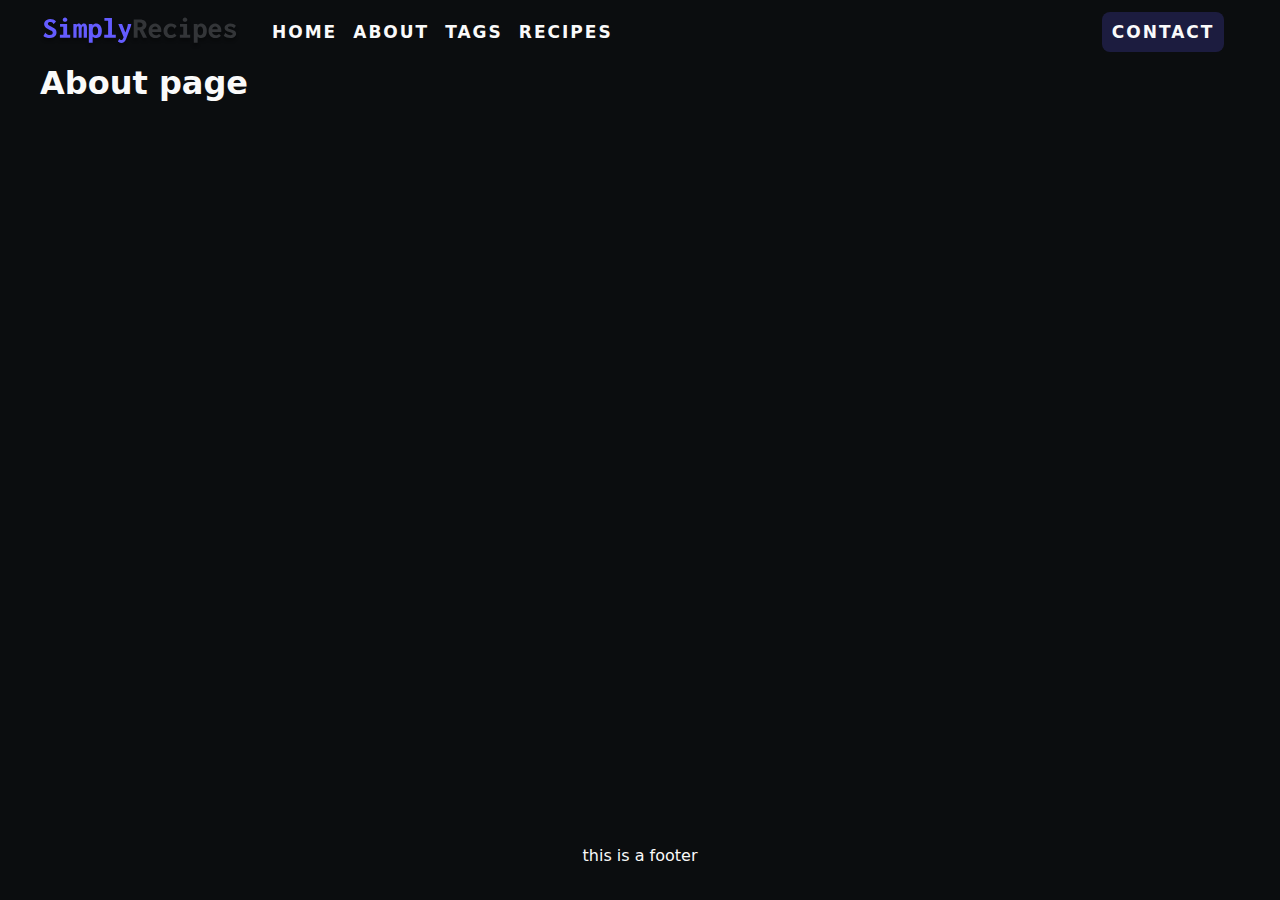
==== about.html @ 53942931 "Created stub page with html content" ====
<!DOCTYPE html>
<html lang="en">
<head>
    <meta charset="UTF-8">
    <meta http-equiv="X-UA-Compatible" content="IE=edge">
    <meta name="viewport" content="width=device-width, initial-scale=1.0">
    <link rel="stylesheet" href="./css/styles.css">
    <script src="./assets/js/app.js" defer></script>
    <title>Recipes</title>
</head>
<body>
    <!-- Start of page -->
    <!-- Start of nav -->
    <nav class="site-nav">
        <!-- Start of nav center -->
        <div class="nav-center">
            <!-- Start of nav header -->
            <div class="nav-header">
                <a href="index.html" class="nav-header__logo logo">
                    <img src="./assets/img/logo.svg" alt="site logo name 'Simply Recipes'" class="logo__img">
                </a>
                <button type="button" class="btn burger-btn">
                    <div class="bar"></div>
                    <div class="bar"></div>
                    <div class="bar"></div>
                </button>
            </div>
            <!-- End of nav header -->
            <!-- Start of nav links -->
            <div class="nav-links">
                <!-- Nav link -->
                <a href="index.html" class="nav-link">Home</a>
                <a href="about.html" class="nav-link">About</a>
                <a href="tags.html" class="nav-link">Tags</a>
                <a href="recipes.html" class="nav-link">Recipes</a>
                <!-- Start of nav contact button container -->
                <div class="contact-btn-container nav-link">
                    <!-- Nav contact button -->
                    <a href="contact.html" class="contact-btn">Contact</a>
                </div>
                <!-- End of nav contact button container -->
            </div>
            <!-- End of nav links -->
        </div>
        <!-- End of nav center -->
    </nav>
    <!-- End of nav -->
    <!-- Start of main content -->
    <main class="page">
        <h1>About page</h1>
    </main>
    <!-- End of main content -->
    <!-- Start of footer -->
    <!-- End of footer -->
    <footer>
        <p>this is a footer</p>
    </footer>
    <!-- End of page -->
</body>
</html>
---- css/styles.css ----
/* Custom variables */
:root {
    --logo: hsl(243, 100%, 68%);


    --surface1: hsl(210 15% 5%);

    --text1: hsl(210 5% 98%);

    --max-width: 1200px;
}
/* Global reset */
* {
    margin: 0;
    padding: 0;
    box-sizing: border-box;
}
a {
    text-decoration: none;
    color: inherit;
}
ul {
    list-style-type: none;
}
img {
    display: inline-block;
    width: 100%;
}
body {
    background: var(--surface1);
    color: var(--text1);
    min-block-size: 100vh;
    font-family: system-ui, sans-serif;
    overflow-x: hidden;
}
/* Site logo image */
.logo__img {
    inline-size: 200px;
}
/* Buttons */
.burger-btn {
    background: transparent;
    display: grid;
    grid-template-columns: 1fr;
    gap: 4px;
    border: none;
    cursor: pointer;
}
.burger-btn .bar {
    background: var(--text1);
    inline-size: 25px;
    block-size: 5px;
    border-radius: 8px;
}
.contact-btn-container {
    padding: 2rem !important;
}
.contact-btn {
    background: hsla(243, 100%, 68%, .2);
    color: var(--text1);
    display: inline-block;
    padding: .8rem .6rem;
    border-radius: 8px;
    box-shadow: 2px 2px 2px rgba(169, 169, 169, 0.133);
    transition: transform 250ms ease;
}
.contact-btn:hover {
    transform: translateY(2px);
    box-shadow: none;
}
.contact-btn:active {
    transform: scale(1.2);
}
/* Hide and display links on mobile */
.nav-links {
    display: none;
}
.show-links {
    display: block;
}


/* Start of site nav styles */
.site-nav {
    padding-block-start: .8rem;
    padding-inline: .4rem;
}
@media screen and (min-width: 1200px) {
    .site-nav {
        padding-inline: 0;
    }
}
.nav-center {
    inline-size: 100%;
    max-inline-size: var(--max-width);
    margin-inline: auto;
}
.nav-header {
    height: 4rem;
    display: flex;
    justify-content: space-between;
    align-items: center;
}
.logo {
    display: flex;
    justify-content: center;
    align-items: center;
}
.nav-links .nav-link {
    display: block;
    padding: 1rem 0;
    text-align: center;
    text-transform: uppercase;
    font-size: 17px;
    font-weight: 600;
    letter-spacing: 2px;
    border-block-start: 1px solid black;
    transition: color 250ms ease;
}
.nav-links .nav-link:hover {
    color: var(--logo);
}
@media screen and (min-width: 992px) {
    .site-nav {
        padding: 0;
    }
    .burger-btn {
        display: none;
    }
    .nav-center {
        display: flex;
        justify-content: space-around;
        align-items: center;
    }
    .logo {
        margin-inline-end: 2rem;
    }
    .nav-links {
        inline-size: 100%;
        display: flex;
        align-items: center;
        padding: 0;
    }
    .nav-links .nav-link {
        padding: 0;
        border: none;
        margin-inline-end: 1rem;
    }
    .contact-btn-container {
        margin-inline-start: auto;
        padding: 0 !important;
    }
    .contact-btn {
        box-shadow: none;
        padding: .6rem;
    }
}
/* End of site nav styles */
/* Start of main content styles */
.page {
    min-block-size: calc(100vh - (4rem + 76.8px));
    inline-size: 100%;
    max-inline-size: var(--max-width);
    margin-inline: auto;
}
/* End of main content styles */
/* Start of footer styles */
footer {
    height: 4rem;
    display: flex;
    justify-content: center;
    align-items: center;
}
/* Start of footer styles */
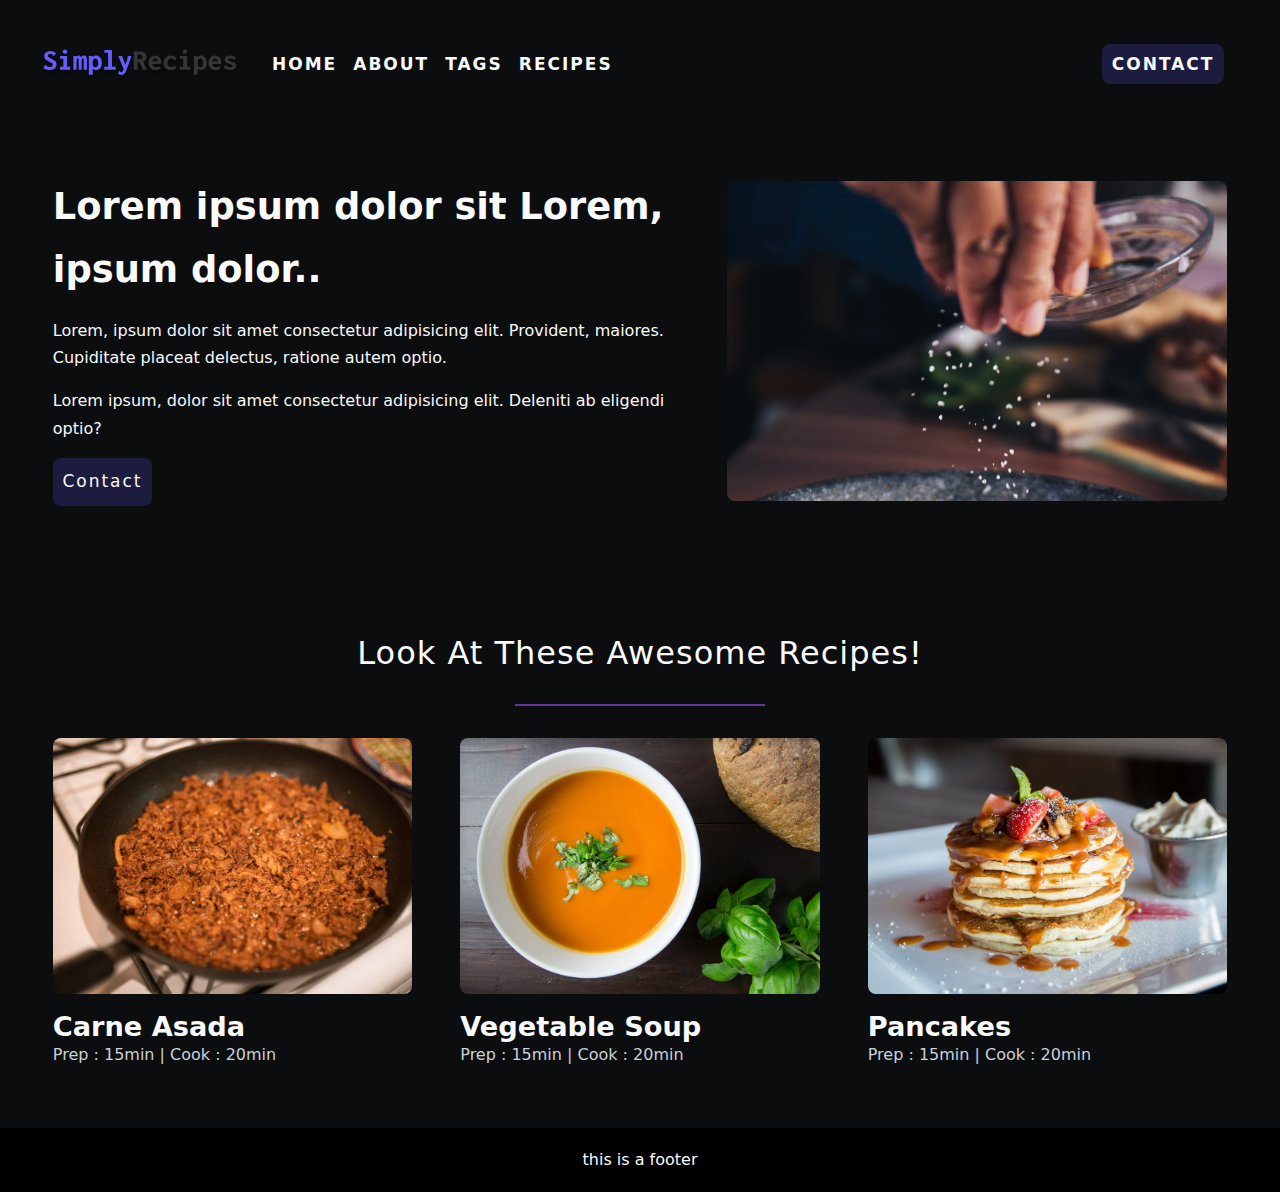
==== commit 2df5788e: "Created html content for about page with css" ====
--- a/about.html
+++ b/about.html
@@ -46,8 +46,56 @@
     </nav>
     <!-- End of nav -->
     <!-- Start of main content -->
-    <main class="page">
-        <h1>About page</h1>
+    <main class="page about-page">
+        <section class="about-hero">
+            <div class="about-hero__meta hero-meta">
+                <h1 class="hero-meta__title">Lorem ipsum dolor sit Lorem, ipsum dolor..</h1>
+                <p class="hero-meta__subcontent">Lorem, ipsum dolor sit amet consectetur adipisicing elit. Provident, maiores. Cupiditate placeat delectus, ratione autem optio.</p>
+                <p class="hero-meta__subcontent">Lorem ipsum, dolor sit amet consectetur adipisicing elit. Deleniti ab eligendi optio?</p>
+                <a href="./contact.html">Contact</a>
+            </div>
+            <div class="about-hero__img">
+                <img src="./assets/img/about.jpeg" alt="salt sprinkling" class="img">
+            </div>
+        </section>
+        <section class="about-recipes">
+            <h1>Look At These Awesome Recipes!</h1>
+            <div class="divider-bar"></div>
+            <!-- Start of recipes section  -->
+            <section class="recipes-list">
+                <!-- Start of single recipe -->
+                <a href="single-recipe.html" class="recipe-list__recipe">
+                    <!-- Recipe image -->
+                    <img src="./assets/img/recipes/recipe-1.jpeg" alt="food" class="img recipe=img">
+                    <!-- Recipe title -->
+                    <h5>Carne Asada</h5>
+                    <!-- Recipe ino -->
+                    <p>Prep : 15min | Cook : 20min</p>
+                </a>
+                <!-- End of single recipe -->
+                <!-- Start of single recipe -->
+                <a href="single-recipe.html" class="recipe-list__recipe">
+                    <!-- Recipe image -->
+                    <img src="./assets/img/recipes/recipe-3.jpeg" alt="food" class="img recipe=img">
+                    <!-- Recipe title -->
+                    <h5>Vegetable Soup</h5>
+                    <!-- Recipe ino -->
+                    <p>Prep : 15min | Cook : 20min</p>
+                </a>
+                <!-- End of single recipe -->
+                <!-- Start of single recipe -->
+                <a href="single-recipe.html" class="recipe-list__recipe">
+                    <!-- Recipe image -->
+                    <img src="./assets/img/recipes/recipe-4.jpeg" alt="food" class="img recipe=img">
+                    <!-- Recipe title -->
+                    <h5>Pancakes</h5>
+                    <!-- Recipe ino -->
+                    <p>Prep : 15min | Cook : 20min</p>
+                </a>
+                <!-- End of single recipe -->
+            </section>
+            <!-- End of recipes section  --> 
+        </section>
     </main>
     <!-- End of main content -->
     <!-- Start of footer -->
--- a/css/styles.css
+++ b/css/styles.css
@@ -4,6 +4,7 @@
 
 
     --surface1: hsl(210 15% 5%);
+    --surface2: hsl(210 15% 15%);
 
     --text1: hsl(210 5% 98%);
 
@@ -32,6 +33,7 @@
     min-block-size: 100vh;
     font-family: system-ui, sans-serif;
     overflow-x: hidden;
+    padding-block-start: 2rem;
 }
 /* Site logo image */
 .logo__img {
@@ -163,12 +165,194 @@
     max-inline-size: var(--max-width);
     margin-inline: auto;
 }
+@media screen and (min-width: 992px) {
+    .page {
+        min-block-size: calc(100vh - (4rem + 64px));
+    }
+}
+/* Page banner */
+.banner {
+    background: linear-gradient(rgba(0,0,0,0.7), rgba(0,0,0,0.7)) ,url(./../assets/img/main.jpeg) center/cover no-repeat;
+    min-height: 18rem;
+    display: grid;
+    place-content: center;
+    text-align: center;
+    border-radius: 8px;
+    margin-block-end: 4rem;
+}
+.banner__title {
+    font-weight: lighter;
+    font-size: 3.7rem;
+    margin-bottom: 1rem;
+}
+.banner__subtitle {
+    font-weight: 500;
+}
+.page-content {
+    padding-inline: .8rem;;
+}
+/* start of recipes styles */
+.recipes-container {
+    display: grid;
+    grid-template-columns: 1fr;
+    gap: 2rem;
+}
+.tags-container {
+    grid-row-start: 3;
+    text-align: center;
+    padding-block: 1rem;
+}
+.tags-container h4 {
+    text-transform: capitalize;
+    font-size: 1.4rem;
+
+}
+.tags-list {
+    display: grid;
+    grid-template-columns: repeat(4, 1fr)
+}
+.recipes-list {
+    display: grid;
+    grid-template-columns: repeat(auto-fit, minmax(250px, 1fr));
+    gap: 3rem;
+}
+.recipe-list__recipe img{
+    block-size: 16rem;
+    object-fit: cover;
+    margin-block-end: .8rem;
+    border-radius: 8px;
+}
+.recipe-list__recipe h5{
+    font-size: 1.7rem;
+    margin-block-end: .2rem ;
+}
+.recipe-list__recipe p{
+    color: hsl(210 15% 82%);
+}
+.recipe-page {
+    display: grid;
+    grid-template-columns: 1fr;
+    padding-inline: .8rem;
+    padding-block-start: 4rem;
+}
+.tags-page {
+    padding-block-start: 4rem;
+}
+.tag-page-container {
+    display: grid;
+    grid-template-columns: repeat(auto-fit, minmax(300px, 1fr));
+    gap: 1rem;
+    padding-inline: .8rem;
+}
+.tags-container__tag {
+    background: var(--surface2);
+    display: inline-block;
+    border-radius: 8px;
+    padding: .8rem 1.4rem;
+    text-align: center;
+}
+.tags-container__tag h1{
+    font-size: 1.4rem;
+}
+.tags-page h1 {
+    margin-block-end: 1rem;
+}
+.about-page {
+    padding: 5rem .8rem;
+    display: grid;
+    grid-template-columns: 1fr;
+    gap: 4rem;
+}
+.about-hero {
+    display: grid;
+    grid-template-columns: 1fr;
+    gap: 2rem;
+    margin-block-end: 4rem
+}
+.about-hero__meta {
+    display: grid;
+    gap: 1rem;
+    line-height: 1.7;
+}
+.about-hero__meta a {
+    background: hsla(243, 100%, 68%, .2);
+    color: var(--text1);
+    inline-size: max-content;
+    font-size: 17px;;
+    letter-spacing: 2px;
+    padding: .6rem .6rem;
+    border-radius: 8px;
+    border: none;
+    outline: none;
+}
+.about-hero__meta h1 {
+    font-size: 2.3rem;
+}
+
+.about-hero__meta button {
+    inline-size: max-content;
+}
+.about-hero__img {
+    block-size: 20rem;
+    overflow: hidden;
+    border-radius: 8px;
+}
+.about-recipes h1 {
+    font-weight: lighter;
+    text-align: center;
+    letter-spacing: 1px;
+    margin-block-end: 2rem;
+}
+.divider-bar {
+    background: rebeccapurple;
+    inline-size: 45%;
+    max-inline-size: 250px;
+    height: 2px;
+    margin-inline: auto;
+    margin-block-end: 2rem;
+}
+@media screen and (min-width: 992px) {
+    .page {
+        padding-block-end: 4rem;
+    }
+    .page-content {
+        padding-inline: 0;;
+    }
+    .recipe-page {
+        grid-template-columns: 200px 1fr;
+        padding-inline: 0;
+    }
+    .recipes-container {
+        grid-template-columns: 200px 1fr;
+        gap: 1rem;
+    }
+    .tags-container {
+        grid-row-start: 1;
+        display: flex;
+        flex-direction: column;
+        padding-block: 0rem;
+    }
+    .tags-list {
+        grid-template-columns: 1fr;
+    }
+    .tags-list a {
+        padding-block: 1rem;
+    }
+    .tag-page-container {
+        padding-inline: 0;
+    }
+    .about-hero {
+        grid-template-columns: 1fr 500px;
+        align-items: center;
+    }
+}
 /* End of main content styles */
 /* Start of footer styles */
 footer {
+    background: black;
     height: 4rem;
     display: flex;
     justify-content: center;
     align-items: center;
 }
-/* Start of footer styles */+/* Start of footer styles */
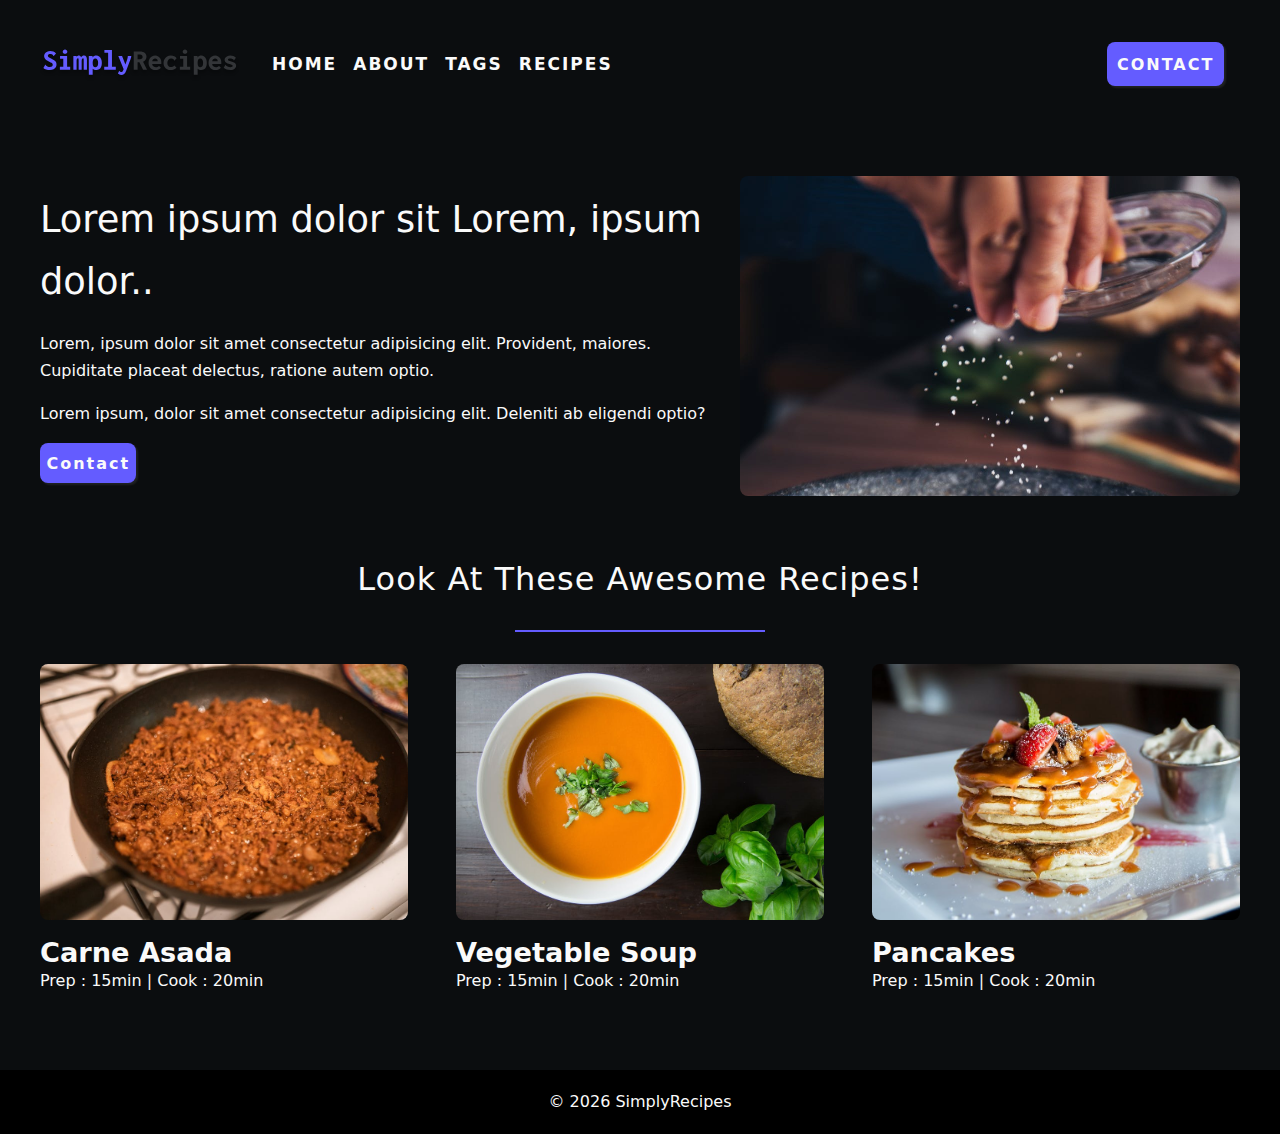
==== commit 99d1b257: "Added some styles. Also cleaned up some code" ====
--- a/about.html
+++ b/about.html
@@ -46,13 +46,13 @@
     </nav>
     <!-- End of nav -->
     <!-- Start of main content -->
-    <main class="page about-page">
+    <main class="page about-page page-content">
         <section class="about-hero">
             <div class="about-hero__meta hero-meta">
                 <h1 class="hero-meta__title">Lorem ipsum dolor sit Lorem, ipsum dolor..</h1>
                 <p class="hero-meta__subcontent">Lorem, ipsum dolor sit amet consectetur adipisicing elit. Provident, maiores. Cupiditate placeat delectus, ratione autem optio.</p>
                 <p class="hero-meta__subcontent">Lorem ipsum, dolor sit amet consectetur adipisicing elit. Deleniti ab eligendi optio?</p>
-                <a href="./contact.html">Contact</a>
+                <a href="./contact.html" class="contact-btn">Contact</a>
             </div>
             <div class="about-hero__img">
                 <img src="./assets/img/about.jpeg" alt="salt sprinkling" class="img">
@@ -101,7 +101,7 @@
     <!-- Start of footer -->
     <!-- End of footer -->
     <footer>
-        <p>this is a footer</p>
+        <p>&copy; <span id="date"></span> <span class="footer-logo">SimplyRecipes</span></p>
     </footer>
     <!-- End of page -->
 </body>
--- a/css/styles.css
+++ b/css/styles.css
@@ -17,15 +17,15 @@
     box-sizing: border-box;
 }
 a {
+    color: inherit;
     text-decoration: none;
-    color: inherit;
 }
 ul {
     list-style-type: none;
 }
 img {
     display: inline-block;
-    width: 100%;
+    inline-size: 100%;
 }
 body {
     background: var(--surface1);
@@ -35,11 +35,31 @@
     overflow-x: hidden;
     padding-block-start: 2rem;
 }
+input, textarea {
+    outline: none;
+    border: 2px solid hsla(243, 100%, 68%, 0.388);
+    border-radius: 8px;
+    padding: .4rem .8rem;
+}
+input:focus, textarea:focus {
+    border: 2px solid hsl(243, 100%, 68%);
+}
 /* Site logo image */
 .logo__img {
     inline-size: 200px;
 }
-/* Buttons */
+/* Hide and display links on mobile */
+.nav-links {
+    display: none;
+}
+.show-links {
+    display: block;
+}
+/* Large padding */
+.lg-pd {
+    padding-block: 5rem;
+}
+/* Burger button */
 .burger-btn {
     background: transparent;
     display: grid;
@@ -53,42 +73,46 @@
     inline-size: 25px;
     block-size: 5px;
     border-radius: 8px;
-}
-.contact-btn-container {
-    padding: 2rem !important;
-}
+    transition: background 250ms ease;
+}
+.burger-btn:hover .bar {
+    background: var(--logo);
+}
+.burger-btn:active .bar {
+    transform: scale(.925);
+}
+/* Contact button */
 .contact-btn {
-    background: hsla(243, 100%, 68%, .2);
+    background: var(--logo);
     color: var(--text1);
+    max-inline-size: max-content;
     display: inline-block;
+    font-size: 16px;
+    font-weight: 600;
+    letter-spacing: 2px;
+    border-radius: 8px;
     padding: .8rem .6rem;
-    border-radius: 8px;
     box-shadow: 2px 2px 2px rgba(169, 169, 169, 0.133);
-    transition: transform 250ms ease;
+    transition: background 250ms ease;
 }
 .contact-btn:hover {
-    transform: translateY(2px);
-    box-shadow: none;
+    background: hsla(243, 100%, 68%, .4);
 }
 .contact-btn:active {
-    transform: scale(1.2);
-}
-/* Hide and display links on mobile */
-.nav-links {
-    display: none;
-}
-.show-links {
-    display: block;
-}
-
-
-/* Start of site nav styles */
+    transform: scale(.975);
+}
+/* site nav */
 .site-nav {
-    padding-block-start: .8rem;
     padding-inline: .4rem;
+}
+.page-content {
+    padding: 5rem .8rem;
 }
 @media screen and (min-width: 1200px) {
     .site-nav {
+        padding-inline: 0;
+    }
+    .page-content {
         padding-inline: 0;
     }
 }
@@ -98,7 +122,7 @@
     margin-inline: auto;
 }
 .nav-header {
-    height: 4rem;
+    block-size: 4rem;
     display: flex;
     justify-content: space-between;
     align-items: center;
@@ -122,13 +146,18 @@
 .nav-links .nav-link:hover {
     color: var(--logo);
 }
+.page {
+    min-block-size: calc(100vh - (4rem + 76.8px));
+    inline-size: 100%;
+    max-inline-size: var(--max-width);
+    margin-inline: auto;
+}
 @media screen and (min-width: 992px) {
-    .site-nav {
-        padding: 0;
-    }
+    /* Hide menu button on larger display */
     .burger-btn {
         display: none;
     }
+    /* Display menu on larger display */
     .nav-center {
         display: flex;
         justify-content: space-around;
@@ -152,33 +181,18 @@
         margin-inline-start: auto;
         padding: 0 !important;
     }
-    .contact-btn {
-        box-shadow: none;
-        padding: .6rem;
-    }
-}
-/* End of site nav styles */
-/* Start of main content styles */
-.page {
-    min-block-size: calc(100vh - (4rem + 76.8px));
-    inline-size: 100%;
-    max-inline-size: var(--max-width);
-    margin-inline: auto;
-}
-@media screen and (min-width: 992px) {
     .page {
         min-block-size: calc(100vh - (4rem + 64px));
     }
 }
-/* Page banner */
+/* Home page */
 .banner {
     background: linear-gradient(rgba(0,0,0,0.7), rgba(0,0,0,0.7)) ,url(./../assets/img/main.jpeg) center/cover no-repeat;
-    min-height: 18rem;
+    min-block-size: 18rem;
     display: grid;
     place-content: center;
     text-align: center;
     border-radius: 8px;
-    margin-block-end: 4rem;
 }
 .banner__title {
     font-weight: lighter;
@@ -187,34 +201,38 @@
 }
 .banner__subtitle {
     font-weight: 500;
-}
-.page-content {
-    padding-inline: .8rem;;
-}
-/* start of recipes styles */
+    letter-spacing: 1px;
+}
+/* Recipes styles */
 .recipes-container {
     display: grid;
     grid-template-columns: 1fr;
     gap: 2rem;
 }
+/* Recipe tags */
 .tags-container {
     grid-row-start: 3;
     text-align: center;
-    padding-block: 1rem;
 }
 .tags-container h4 {
+    font-size: 1.4rem;
     text-transform: capitalize;
-    font-size: 1.4rem;
 
 }
 .tags-list {
     display: grid;
     grid-template-columns: repeat(4, 1fr)
+}
+.tags-list a:hover {
+    color: var(--logo);
 }
 .recipes-list {
     display: grid;
     grid-template-columns: repeat(auto-fit, minmax(250px, 1fr));
     gap: 3rem;
+}
+.recipe-list__recipe {
+    transition: all 250ms ease;
 }
 .recipe-list__recipe img{
     block-size: 16rem;
@@ -226,39 +244,40 @@
     font-size: 1.7rem;
     margin-block-end: .2rem ;
 }
-.recipe-list__recipe p{
-    color: hsl(210 15% 82%);
-}
-.recipe-page {
-    display: grid;
-    grid-template-columns: 1fr;
-    padding-inline: .8rem;
-    padding-block-start: 4rem;
-}
-.tags-page {
-    padding-block-start: 4rem;
-}
-.tag-page-container {
+.recipe-list__recipe:hover {
+    color: var(--logo);
+}
+.recipe-list__recipe:hover img {
+    transform: scale(.975);
+}
+.recipe-list__recipe:active img {
+    transform: scale(1);
+}
+.tags-page-container {
     display: grid;
     grid-template-columns: repeat(auto-fit, minmax(300px, 1fr));
     gap: 1rem;
-    padding-inline: .8rem;
 }
 .tags-container__tag {
     background: var(--surface2);
     display: inline-block;
+    text-align: center;
     border-radius: 8px;
     padding: .8rem 1.4rem;
-    text-align: center;
+    transition: background 250ms ease;
+}
+.tags-container__tag:hover {
+    background: var(--logo);
 }
 .tags-container__tag h1{
     font-size: 1.4rem;
 }
-.tags-page h1 {
+.tag-template-title {
     margin-block-end: 1rem;
+    font-size: 2.3rem;
+    font-weight: 400;
 }
 .about-page {
-    padding: 5rem .8rem;
     display: grid;
     grid-template-columns: 1fr;
     gap: 4rem;
@@ -267,30 +286,19 @@
     display: grid;
     grid-template-columns: 1fr;
     gap: 2rem;
-    margin-block-end: 4rem
 }
 .about-hero__meta {
     display: grid;
     gap: 1rem;
     line-height: 1.7;
 }
+.hero-meta__title {
+    font-size: 2.3rem;
+    font-weight: 400;
+}
+
 .about-hero__meta a {
-    background: hsla(243, 100%, 68%, .2);
-    color: var(--text1);
-    inline-size: max-content;
-    font-size: 17px;;
-    letter-spacing: 2px;
-    padding: .6rem .6rem;
-    border-radius: 8px;
-    border: none;
-    outline: none;
-}
-.about-hero__meta h1 {
-    font-size: 2.3rem;
-}
-
-.about-hero__meta button {
-    inline-size: max-content;
+    padding: .4rem;
 }
 .about-hero__img {
     block-size: 20rem;
@@ -304,24 +312,91 @@
     margin-block-end: 2rem;
 }
 .divider-bar {
-    background: rebeccapurple;
+    background: var(--logo);
     inline-size: 45%;
     max-inline-size: 250px;
-    height: 2px;
+    block-size: 2px;
     margin-inline: auto;
     margin-block-end: 2rem;
 }
+
+/* CONTACT PAGE */
+.contact-page {
+    display: grid;
+    gap: 2rem 4rem;
+}
+.contact-section {
+    display: grid;
+    grid-template-columns: repeat(auto-fit, minmax(300px, 1fr));
+    gap: 4rem;
+    padding-inline: .9rem;
+    align-items: center;
+}
+.contact-meta {
+    display: flex;
+    flex-direction: column;
+    gap: 1.2rem;
+}
+.contact-meta__title {
+    font-size: 2.3rem;
+    font-weight: 400;
+}
+.contact-meta__subtitle {
+    line-height: 1.4;
+}
+.contact-form {
+    background: var(--surface2);
+    inline-size: 100%;
+    max-inline-size: 575px;
+    padding: 2rem;
+    border-radius: 8px;
+}
+.contact-form form {
+    display: flex;
+    flex-direction: column;
+    gap: 1rem;
+}
+.form-group {
+    display: flex;
+    flex-direction: column;
+}
+.form-group input {
+}
+.form-group label {
+    margin-block-end: .6rem;
+    font-size: .825rem;
+    letter-spacing: 1px;
+}
+.contact-form form textarea {
+    resize: none;
+    block-size: 100px;
+}
+.contact-recipe {
+    padding-block: 4rem
+}
+.contact-recipe h1 {
+    text-align: center;
+    font-weight: lighter;
+    margin-block-end: 2rem;
+}
+.form-button-container button {
+    background: var(--surface1);
+    color: var(--text1);
+    inline-size: 70px;
+    font-size: 16px;
+    border: none;
+    border-radius: 8px;
+    padding: .4rem 0;
+    cursor: pointer;
+    transition: background 250ms ease;
+}
+.form-button-container button:hover {
+    background: var(--logo);
+}
+.form-button-container button:active {
+    transform: scale(.975);
+}
 @media screen and (min-width: 992px) {
-    .page {
-        padding-block-end: 4rem;
-    }
-    .page-content {
-        padding-inline: 0;;
-    }
-    .recipe-page {
-        grid-template-columns: 200px 1fr;
-        padding-inline: 0;
-    }
     .recipes-container {
         grid-template-columns: 200px 1fr;
         gap: 1rem;
@@ -350,7 +425,7 @@
 /* Start of footer styles */
 footer {
     background: black;
-    height: 4rem;
+    block-size: 4rem;
     display: flex;
     justify-content: center;
     align-items: center;
